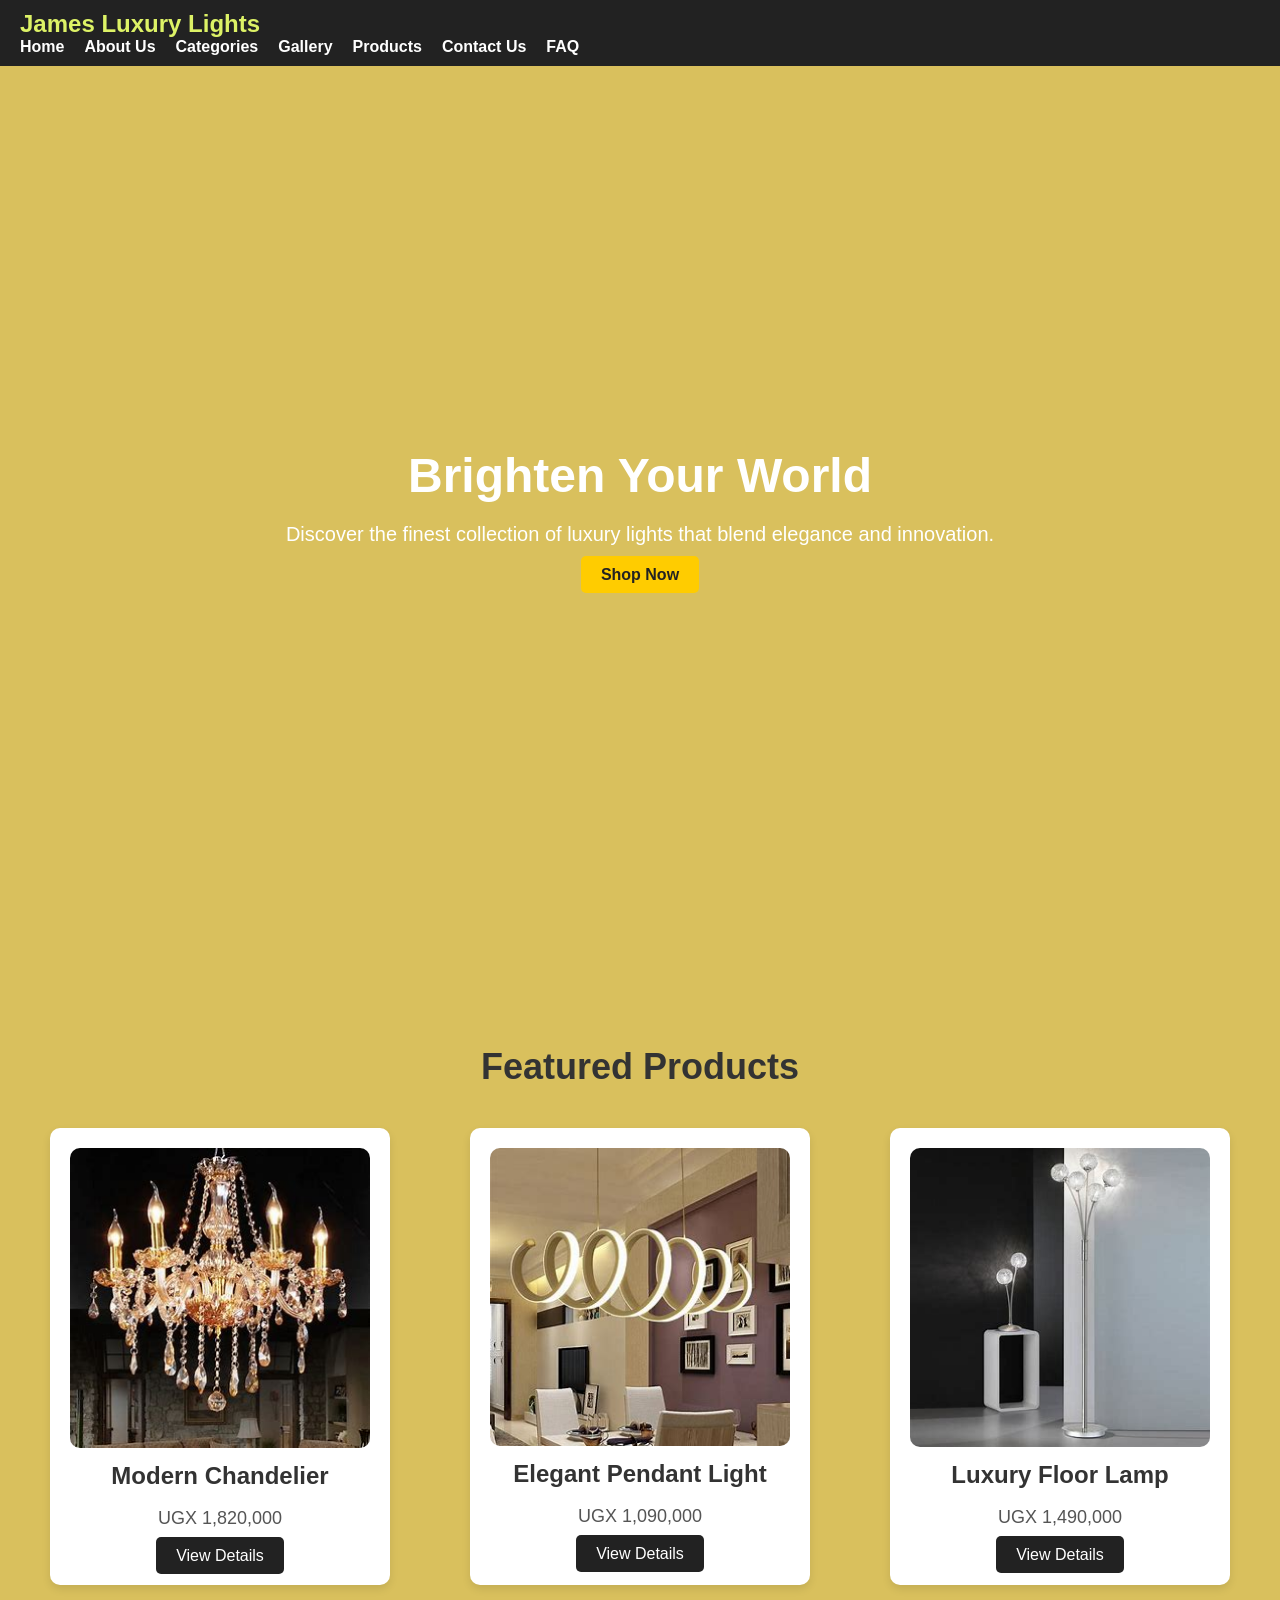
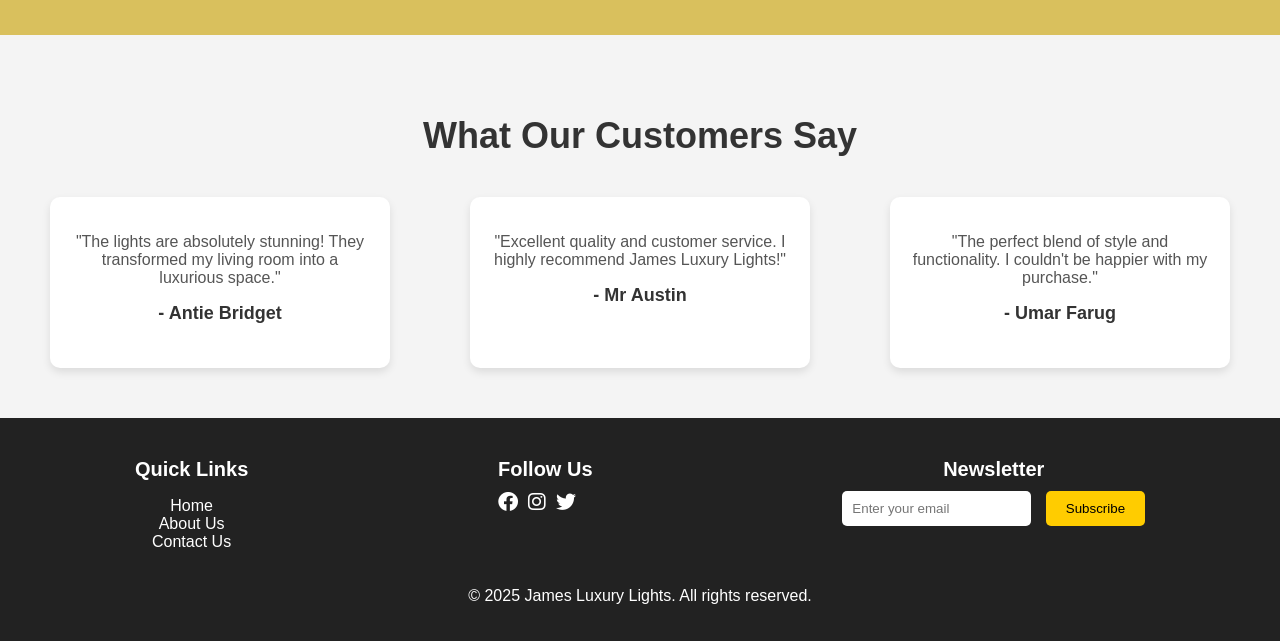
==== index.html @ ca6d5f03 "first commit" ====
<!DOCTYPE html>
<html lang="en">
<head>
    <meta charset="UTF-8">
    <meta name="viewport" content="width=device-width, initial-scale=1.0">
    <title>James Luxury Lights - Home</title>
    <link rel="stylesheet" href="styles.css">
    <link rel="stylesheet" href="https://cdnjs.cloudflare.com/ajax/libs/font-awesome/6.0.0/css/all.min.css">
</head>
<body>
    <header>
        <nav>
            <div class="logo">
                <h1>James Luxury Lights</h1>
            </div>
            <ul class="nav-links">
                <li><a href="index.html">Home</a></li>
                <li><a href="about.html">About Us</a></li>
                <li><a href="categories.html">Categories</a></li>
                <li><a href="gallery.html">Gallery</a></li>
                <li><a href="products.html">Products</a></li>
                <li><a href="contact.html">Contact Us</a></li>
                <li><a href="faq.html">FAQ</a></li>
            </ul>
            <div class="hamburger">
                <i class="fas fa-bars"></i>
            </div>
        </nav>
    </header>

    <!-- Hero Section -->
    <section class="hero">
        <div class="hero-content">
            <h1>Brighten Your World</h1>
            <p>Discover the finest collection of luxury lights that blend elegance and innovation.</p>
            <a href="products.html" class="cta-button">Shop Now</a>
        </div>
    </section>

    <!-- Featured Products Section -->
    <section class="featured-products">
        <h2>Featured Products</h2>
        <div class="product-grid">
            <div class="product-card">
                <img src="images/chandelier light.jpg" alt="Chandelier">
                <h3>Modern Chandelier</h3>
                <p>UGX 1,820,000</p>
                <a href="products.html" class="product-button">View Details</a>
            </div>
            <div class="product-card">
                <img src="images/pendant led light.jpg" alt="Pendant Light">
                <h3>Elegant Pendant Light</h3>
                <p>UGX 1,090,000</p>
                <a href="products.html" class="product-button">View Details</a>
            </div>
            <div class="product-card">
                <img src="images/ex floor lamp.jpg" alt="Floor Lamp">
                <h3>Luxury Floor Lamp</h3>
                <p>UGX 1,490,000</p>
                <a href="products.html" class="product-button">View Details</a>
            </div>
        </div>
    </section>

    <!-- Testimonials Section -->
    <section class="testimonials">
        <h2>What Our Customers Say</h2>
        <div class="testimonial-grid">
            <div class="testimonial-card">
                <p>"The lights are absolutely stunning! They transformed my living room into a luxurious space."</p>
                <h4>- Antie Bridget</h4>
            </div>
            <div class="testimonial-card">
                <p>"Excellent quality and customer service. I highly recommend James Luxury Lights!"</p>
                <h4>- Mr Austin</h4>
            </div>
            <div class="testimonial-card">
                <p>"The perfect blend of style and functionality. I couldn't be happier with my purchase."</p>
                <h4>- Umar Farug</h4>
            </div>
        </div>
    </section>

    <!-- Footer -->
    <footer>
        <div class="footer-content">
            <div class="footer-section">
                <h3>Quick Links</h3>
                <ul>
                    <li><a href="index.html">Home</a></li>
                    <li><a href="about.html">About Us</a></li>
                    <li><a href="contact.html">Contact Us</a></li>
                </ul>
            </div>
            <div class="footer-section">
                <h3>Follow Us</h3>
                <div class="social-icons">
                    <a href="#"><i class="fab fa-facebook"></i></a>
                    <a href="#"><i class="fab fa-instagram"></i></a>
                    <a href="#"><i class="fab fa-twitter"></i></a>
                </div>
            </div>
            <div class="footer-section">
                <h3>Newsletter</h3>
                <form class="newsletter-form">
                    <input type="email" placeholder="Enter your email">
                    <button type="submit">Subscribe</button>
                </form>
            </div>
        </div>
        <p>&copy; 2025 James Luxury Lights. All rights reserved.</p>
    </footer>

    <script src="script.js"></script>
</body>
</html>
---- styles.css ----
/* General Styles */
body {
  font-family: 'Arial', sans-serif;
  margin: 0;
  padding: 0;
  box-sizing: border-box;
  background-color: #d9c05d;
  color: #333;
}

header {
  background-color: #222;
  color: #ddf266;
  padding: 10px 20px;
  display: flex;
  justify-content: space-between;
  align-items: center;
}

.logo h1 {
  font-size: 24px;
  margin: 0;
}

.nav-links {
  list-style: none;
  display: flex;
  gap: 20px;
  margin: 0;
  padding: 0;
}

.nav-links li a {
  color: #fff;
  text-decoration: none;
  font-weight: bold;
  transition: color 0.3s ease;
}

.nav-links li a:hover {
  color: #ffcc00;
}

.hamburger {
  display: none;
  font-size: 24px;
  cursor: pointer;
}

/* Hero Section */
.hero {
  background: url('images/hero-bg.jpg') no-repeat center center/cover;
  height: 100vh;
  display: flex;
  justify-content: center;
  align-items: center;
  text-align: center;
  color: #fff;
}

.hero-content h1 {
  font-size: 48px;
  margin: 0;
}

.hero-content p {
  font-size: 20px;
  margin: 20px 0;
}

.cta-button {
  background-color: #ffcc00;
  color: #222;
  padding: 10px 20px;
  text-decoration: none;
  font-weight: bold;
  border-radius: 5px;
  transition: background-color 0.3s ease;
}

.cta-button:hover {
  background-color: #e6b800;
}

/* Featured Products Section */
.featured-products {
  padding: 50px 20px;
  text-align: center;
}

.featured-products h2 {
  font-size: 36px;
  margin-bottom: 40px;
}

.product-grid {
  display: flex;
  justify-content: space-around;
  flex-wrap: wrap;
  gap: 20px;
}

.product-card {
  background-color: #fff;
  padding: 20px;
  border-radius: 10px;
  box-shadow: 0 4px 8px rgba(0, 0, 0, 0.1);
  width: 300px;
  text-align: center;
  transition: transform 0.3s ease;
}

.product-card:hover {
  transform: translateY(-10px);
}

.product-card img {
  width: 100%;
  border-radius: 10px;
}

.product-card h3 {
  font-size: 24px;
  margin: 10px 0;
}

.product-card p {
  font-size: 18px;
  color: #555;
}

.product-button {
  background-color: #222;
  color: #fff;
  padding: 10px 20px;
  text-decoration: none;
  border-radius: 5px;
  transition: background-color 0.3s ease;
}

.product-button:hover {
  background-color: #444;
}

/* Testimonials Section */
.testimonials {
  padding: 50px 20px;
  background-color: #f4f4f4;
  text-align: center;
}

.testimonials h2 {
  font-size: 36px;
  margin-bottom: 40px;
}

.testimonial-grid {
  display: flex;
  justify-content: space-around;
  flex-wrap: wrap;
  gap: 20px;
}

.testimonial-card {
  background-color: #fff;
  padding: 20px;
  border-radius: 10px;
  box-shadow: 0 4px 8px rgba(0, 0, 0, 0.1);
  width: 300px;
  text-align: center;
}

.testimonial-card p {
  font-size: 16px;
  color: #555;
}

.testimonial-card h4 {
  font-size: 18px;
  margin-top: 10px;
}

/* Footer */
footer {
  background-color: #222;
  color: #fff;
  padding: 20px;
  text-align: center;
}

.footer-content {
  display: flex;
  justify-content: space-around;
  flex-wrap: wrap;
  gap: 20px;
  margin-bottom: 20px;
}

.footer-section h3 {
  font-size: 20px;
  margin-bottom: 10px;
}

.footer-section ul {
  list-style: none;
  padding: 0;
}

.footer-section ul li a {
  color: #fff;
  text-decoration: none;
  transition: color 0.3s ease;
}

.footer-section ul li a:hover {
  color: #ffcc00;
}

.social-icons {
  display: flex;
  gap: 10px;
}

.social-icons a {
  color: #fff;
  font-size: 20px;
  transition: color 0.3s ease;
}

.social-icons a:hover {
  color: #ffcc00;
}

.newsletter-form input {
  padding: 10px;
  border: none;
  border-radius: 5px;
  margin-right: 10px;
}

.newsletter-form button {
  padding: 10px 20px;
  background-color: #ffcc00;
  border: none;
  border-radius: 5px;
  cursor: pointer;
  transition: background-color 0.3s ease;
}

.newsletter-form button:hover {
  background-color: #e6b800;
}

/* Responsive Design */
@media (max-width: 768px) {
  .nav-links {
      display: none;
      flex-direction: column;
      width: 100%;
  }

  .nav-links.active {
      display: flex;
  }

  .hamburger {
      display: block;
  }

  .hero-content h1 {
      font-size: 36px;
  }

  .hero-content p {
      font-size: 18px;
  }

  .product-grid, .testimonial-grid {
      flex-direction: column;
      align-items: center;
  }
}
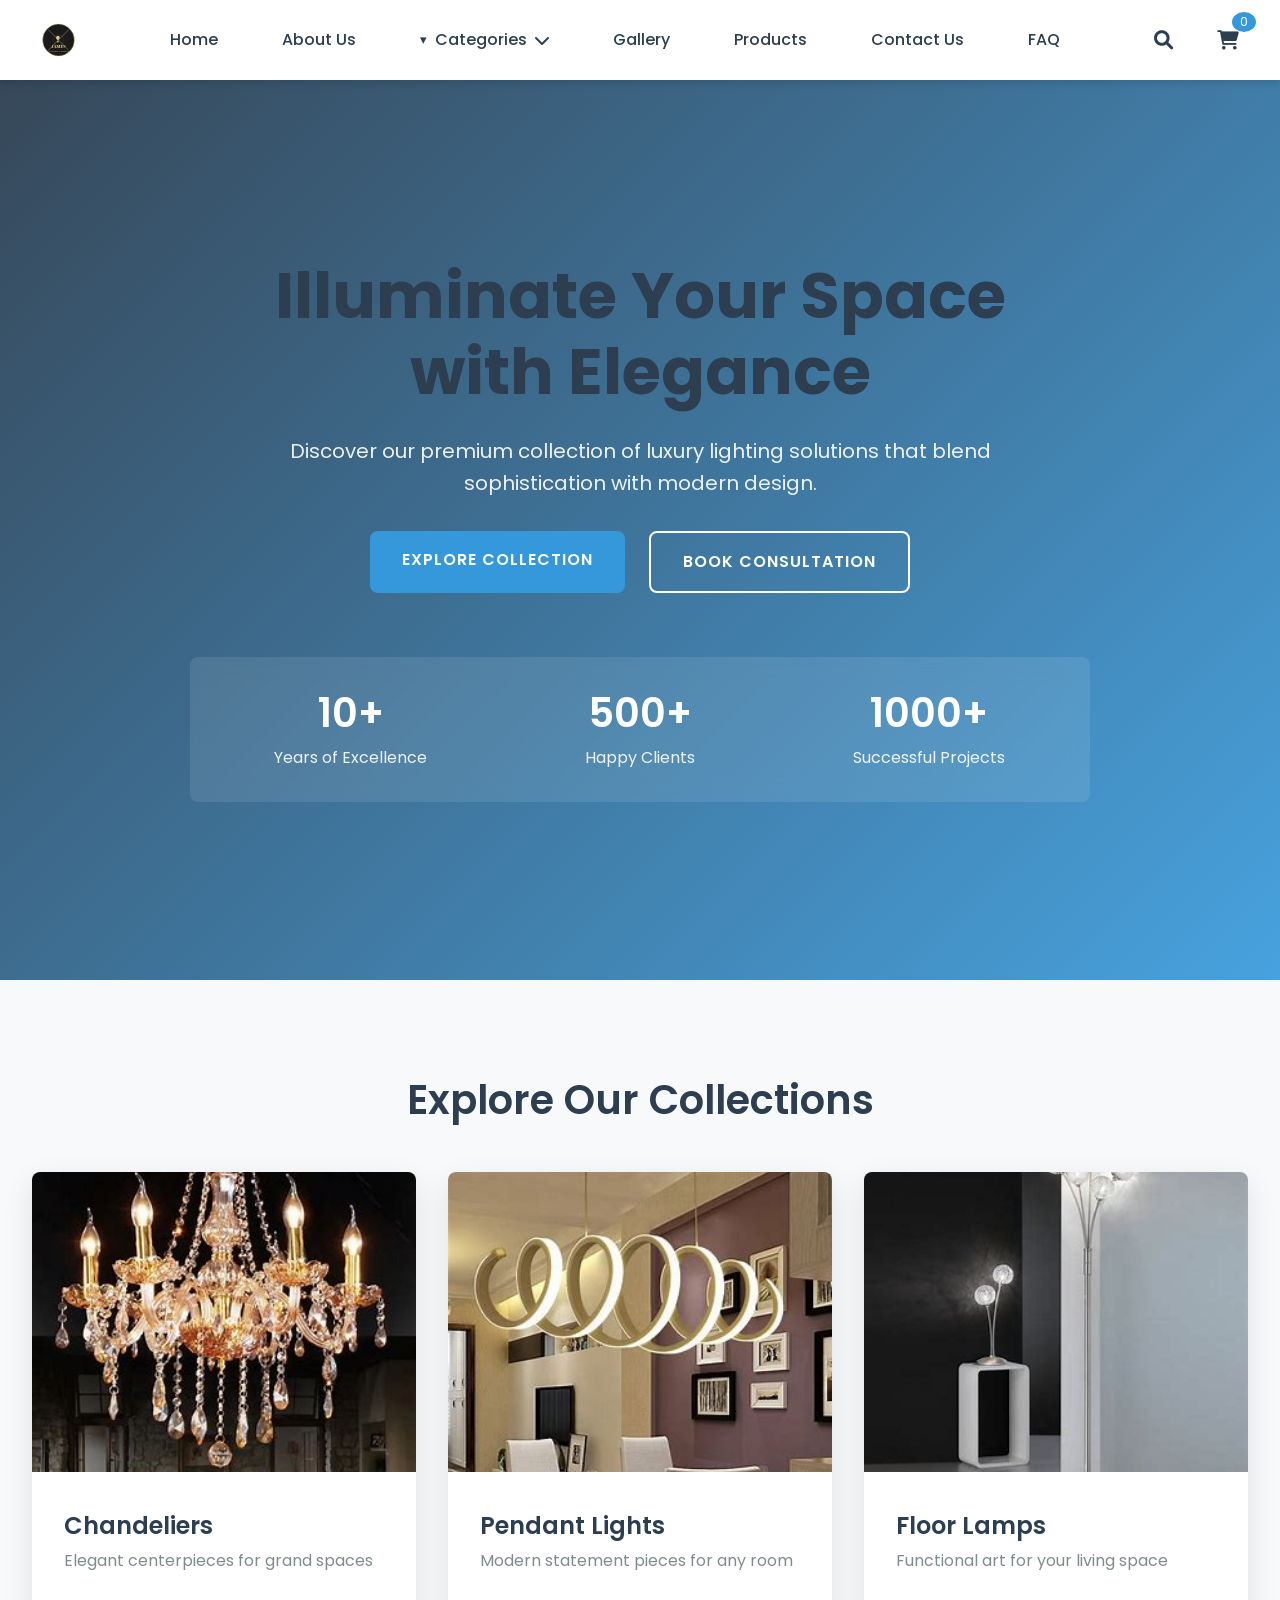
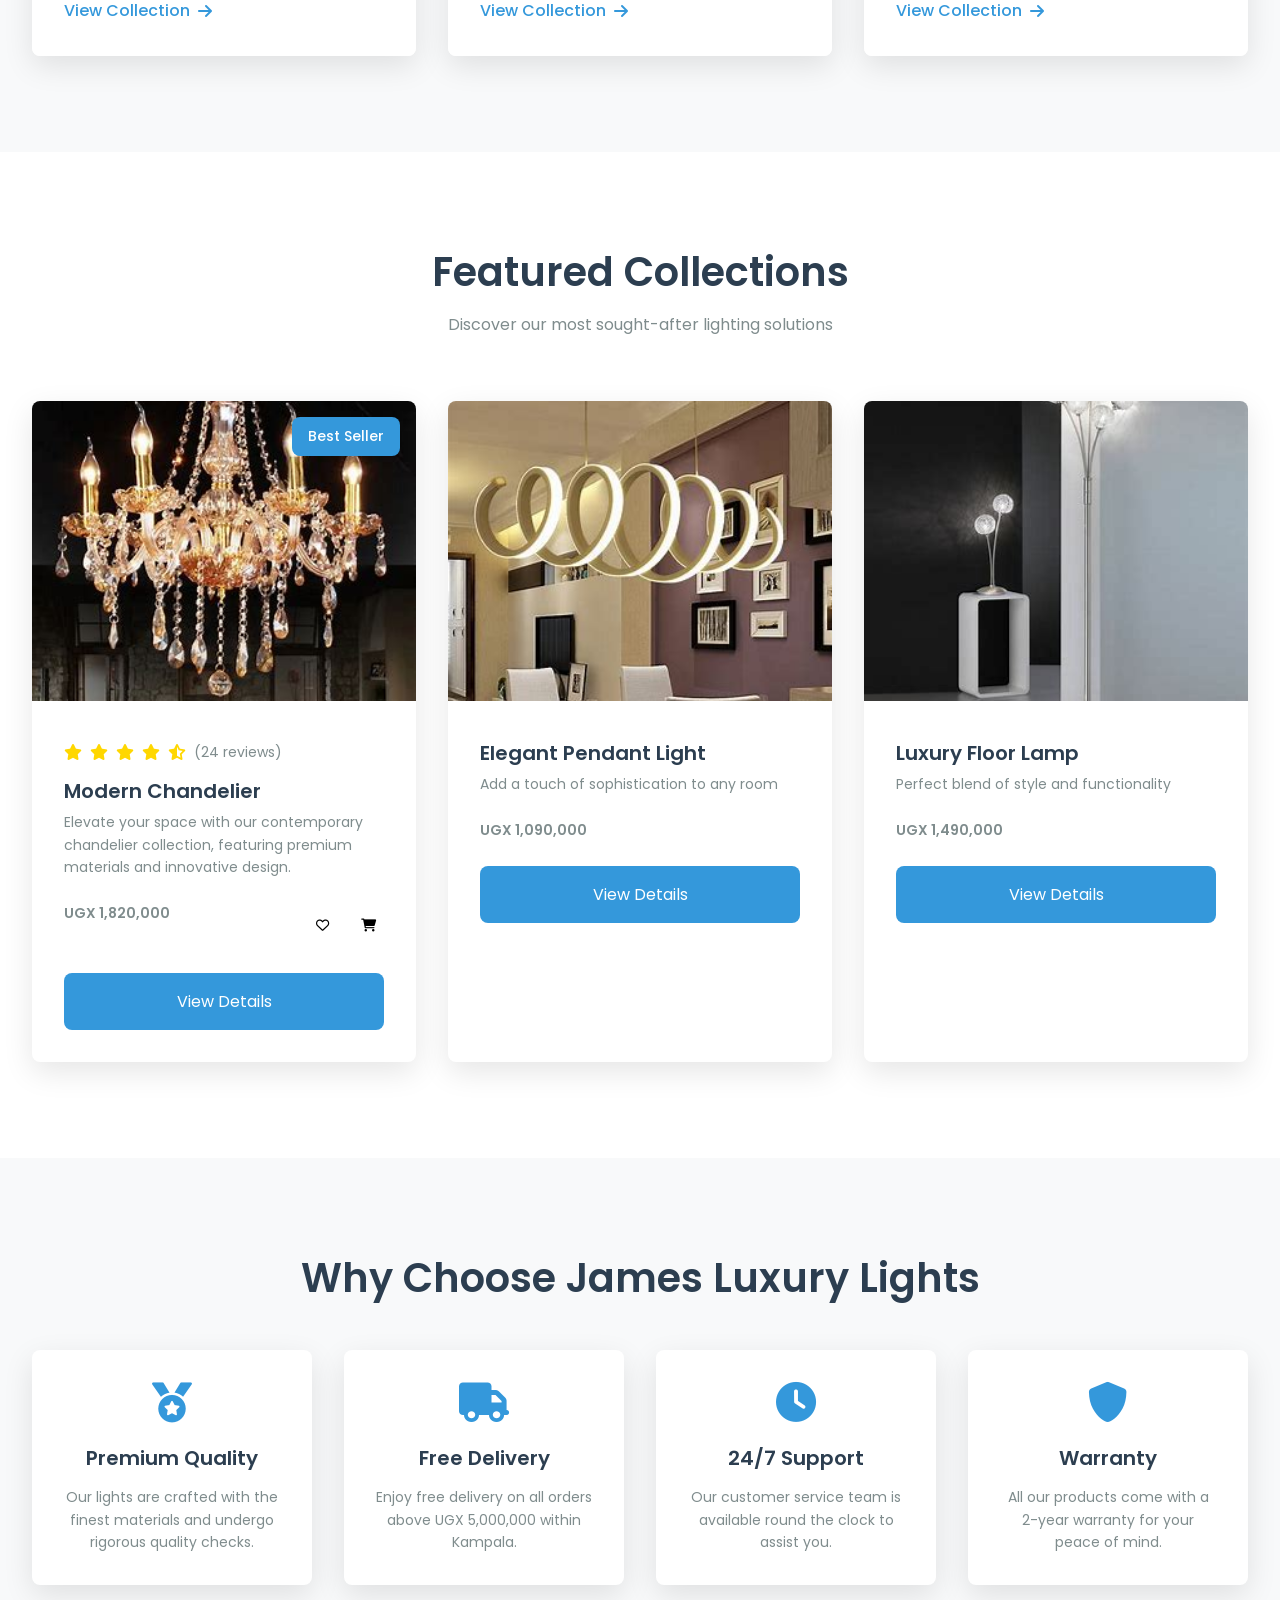
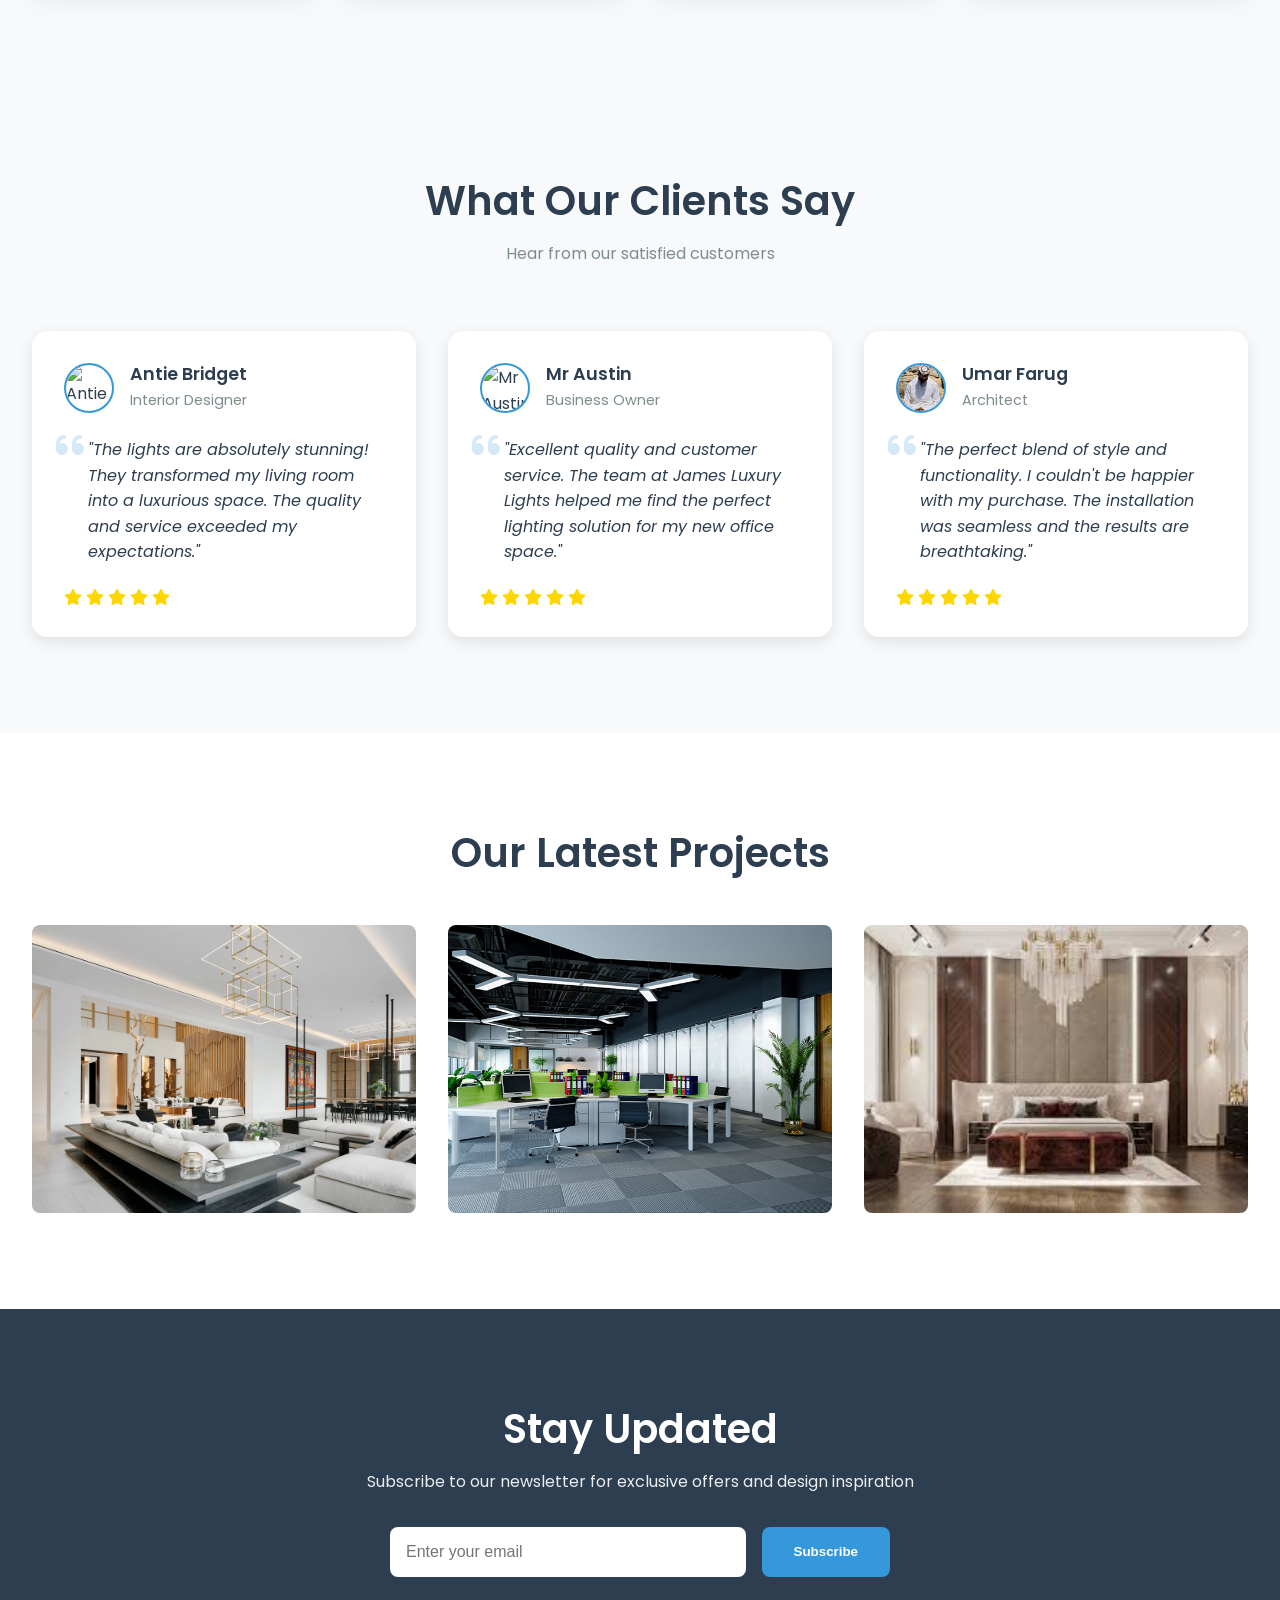
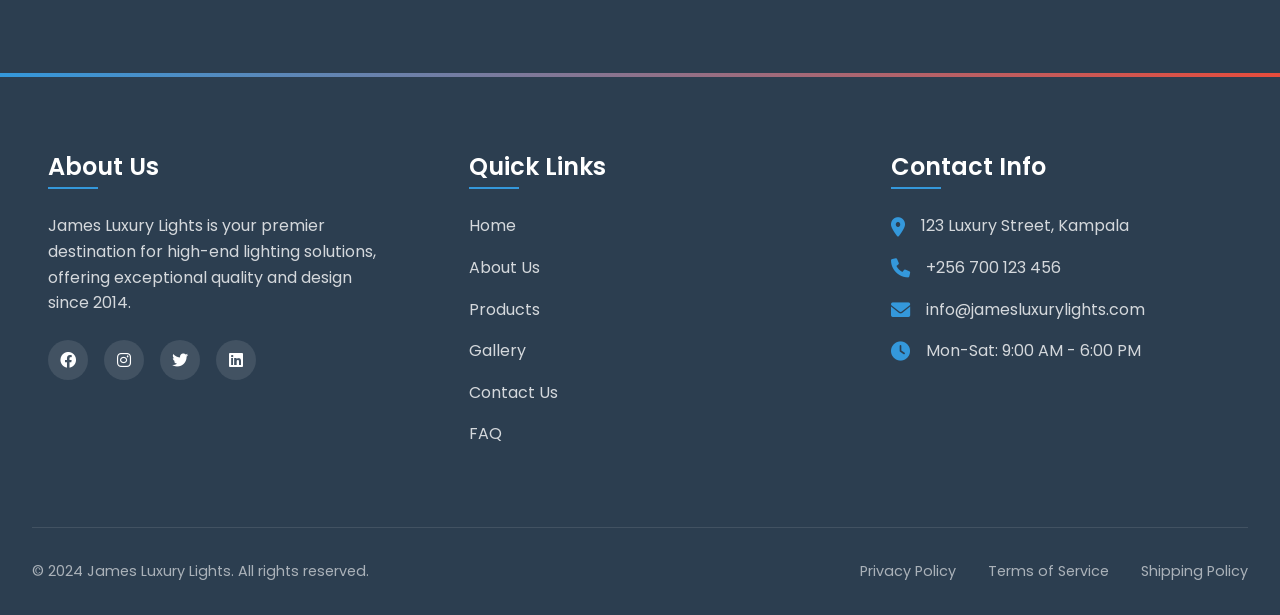
==== commit 92a71b4e: "Second commit" ====
--- a/index.html
+++ b/index.html
@@ -3,25 +3,40 @@
 <head>
     <meta charset="UTF-8">
     <meta name="viewport" content="width=device-width, initial-scale=1.0">
-    <title>James Luxury Lights - Home</title>
+    <meta name="description" content="James Luxury Lights - Premium lighting solutions for modern homes and businesses">
+    <title>James Luxury Lights - Premium Lighting Solutions</title>
     <link rel="stylesheet" href="styles.css">
+    <link rel="stylesheet" href="index.css">
     <link rel="stylesheet" href="https://cdnjs.cloudflare.com/ajax/libs/font-awesome/6.0.0/css/all.min.css">
+    <link href="https://fonts.googleapis.com/css2?family=Poppins:wght@400;500;600;700&display=swap" rel="stylesheet">
 </head>
 <body>
     <header>
         <nav>
             <div class="logo">
-                <h1>James Luxury Lights</h1>
+                <img src="images/logo.svg" alt="James Luxury Lights Logo">
             </div>
             <ul class="nav-links">
                 <li><a href="index.html">Home</a></li>
                 <li><a href="about.html">About Us</a></li>
-                <li><a href="categories.html">Categories</a></li>
+                <li class="dropdown">
+                    <a href="#" class="dropdown-toggle">Categories <i class="fas fa-chevron-down"></i></a>
+                    <ul class="dropdown-menu">
+                        <li><a href="categories/interior-lighting.html">Interior Lighting</a></li>
+                        <li><a href="categories/exterior-lighting.html">Exterior Lighting</a></li>
+                        <li><a href="categories/commercial-lighting.html">Commercial Lighting</a></li>
+                        <li><a href="categories/custom-lighting.html">Custom Lighting</a></li>
+                    </ul>
+                </li>
                 <li><a href="gallery.html">Gallery</a></li>
                 <li><a href="products.html">Products</a></li>
                 <li><a href="contact.html">Contact Us</a></li>
                 <li><a href="faq.html">FAQ</a></li>
             </ul>
+            <div class="nav-actions">
+                <a href="#" class="search-icon"><i class="fas fa-search"></i></a>
+                <a href="#" class="cart-icon"><i class="fas fa-shopping-cart"></i><span class="cart-count">0</span></a>
+            </div>
             <div class="hamburger">
                 <i class="fas fa-bars"></i>
             </div>
@@ -31,84 +46,294 @@
     <!-- Hero Section -->
     <section class="hero">
         <div class="hero-content">
-            <h1>Brighten Your World</h1>
-            <p>Discover the finest collection of luxury lights that blend elegance and innovation.</p>
-            <a href="products.html" class="cta-button">Shop Now</a>
+            <h1>Illuminate Your Space with Elegance</h1>
+            <p>Discover our premium collection of luxury lighting solutions that blend sophistication with modern design.</p>
+            <div class="hero-buttons">
+                <a href="products.html" class="cta-button">Explore Collection</a>
+                <a href="contact.html" class="cta-button secondary">Book Consultation</a>
+            </div>
+        </div>
+        <div class="hero-stats">
+            <div class="stat-item">
+                <h3>10+</h3>
+                <p>Years of Excellence</p>
+            </div>
+            <div class="stat-item">
+                <h3>500+</h3>
+                <p>Happy Clients</p>
+            </div>
+            <div class="stat-item">
+                <h3>1000+</h3>
+                <p>Successful Projects</p>
+            </div>
+        </div>
+    </section>
+
+    <!-- Featured Categories -->
+    <section class="featured-categories">
+        <h2>Explore Our Collections</h2>
+        <div class="category-grid">
+            <div class="category-card">
+                <img src="images/chandelier light.jpg" alt="Chandeliers">
+                <div class="category-content">
+                    <h3>Chandeliers</h3>
+                    <p>Elegant centerpieces for grand spaces</p>
+                    <a href="categories.html#chandeliers" class="category-link">View Collection <i class="fas fa-arrow-right"></i></a>
+                </div>
+            </div>
+            <div class="category-card">
+                <img src="images/pendant led light.jpg" alt="Pendant Lights">
+                <div class="category-content">
+                    <h3>Pendant Lights</h3>
+                    <p>Modern statement pieces for any room</p>
+                    <a href="categories.html#pendants" class="category-link">View Collection <i class="fas fa-arrow-right"></i></a>
+                </div>
+            </div>
+            <div class="category-card">
+                <img src="images/ex floor lamp.jpg" alt="Floor Lamps">
+                <div class="category-content">
+                    <h3>Floor Lamps</h3>
+                    <p>Functional art for your living space</p>
+                    <a href="categories.html#floor-lamps" class="category-link">View Collection <i class="fas fa-arrow-right"></i></a>
+                </div>
+            </div>
         </div>
     </section>
 
     <!-- Featured Products Section -->
     <section class="featured-products">
-        <h2>Featured Products</h2>
+        <div class="section-header">
+            <h2>Featured Collections</h2>
+            <p>Discover our most sought-after lighting solutions</p>
+        </div>
         <div class="product-grid">
             <div class="product-card">
-                <img src="images/chandelier light.jpg" alt="Chandelier">
-                <h3>Modern Chandelier</h3>
-                <p>UGX 1,820,000</p>
-                <a href="products.html" class="product-button">View Details</a>
+                <div class="product-badge">Best Seller</div>
+                <img src="images/chandelier light.jpg" alt="Modern Chandelier">
+                <div class="product-card-content">
+                    <div class="product-rating">
+                        <i class="fas fa-star"></i>
+                        <i class="fas fa-star"></i>
+                        <i class="fas fa-star"></i>
+                        <i class="fas fa-star"></i>
+                        <i class="fas fa-star-half-alt"></i>
+                        <span>(24 reviews)</span>
+                    </div>
+                    <h3>Modern Chandelier</h3>
+                    <p>Elevate your space with our contemporary chandelier collection, featuring premium materials and innovative design.</p>
+                    <div class="product-meta">
+                        <p class="price">UGX 1,820,000</p>
+                        <div class="product-actions">
+                            <button class="wishlist-btn"><i class="far fa-heart"></i></button>
+                            <button class="cart-btn"><i class="fas fa-shopping-cart"></i></button>
+                        </div>
+                    </div>
+                    <a href="products.html" class="product-button">View Details</a>
+                </div>
             </div>
             <div class="product-card">
                 <img src="images/pendant led light.jpg" alt="Pendant Light">
-                <h3>Elegant Pendant Light</h3>
-                <p>UGX 1,090,000</p>
-                <a href="products.html" class="product-button">View Details</a>
+                <div class="product-card-content">
+                    <h3>Elegant Pendant Light</h3>
+                    <p>Add a touch of sophistication to any room</p>
+                    <p class="price">UGX 1,090,000</p>
+                    <a href="products.html" class="product-button">View Details</a>
+                </div>
             </div>
             <div class="product-card">
                 <img src="images/ex floor lamp.jpg" alt="Floor Lamp">
-                <h3>Luxury Floor Lamp</h3>
-                <p>UGX 1,490,000</p>
-                <a href="products.html" class="product-button">View Details</a>
+                <div class="product-card-content">
+                    <h3>Luxury Floor Lamp</h3>
+                    <p>Perfect blend of style and functionality</p>
+                    <p class="price">UGX 1,490,000</p>
+                    <a href="products.html" class="product-button">View Details</a>
+                </div>
+            </div>
+        </div>
+    </section>
+
+    <!-- Why Choose Us -->
+    <section class="why-choose-us">
+        <h2>Why Choose James Luxury Lights</h2>
+        <div class="features-grid">
+            <div class="feature-card">
+                <i class="fas fa-medal"></i>
+                <h3>Premium Quality</h3>
+                <p>Our lights are crafted with the finest materials and undergo rigorous quality checks.</p>
+            </div>
+            <div class="feature-card">
+                <i class="fas fa-truck"></i>
+                <h3>Free Delivery</h3>
+                <p>Enjoy free delivery on all orders above UGX 5,000,000 within Kampala.</p>
+            </div>
+            <div class="feature-card">
+                <i class="fas fa-clock"></i>
+                <h3>24/7 Support</h3>
+                <p>Our customer service team is available round the clock to assist you.</p>
+            </div>
+            <div class="feature-card">
+                <i class="fas fa-shield-alt"></i>
+                <h3>Warranty</h3>
+                <p>All our products come with a 2-year warranty for your peace of mind.</p>
             </div>
         </div>
     </section>
 
     <!-- Testimonials Section -->
     <section class="testimonials">
-        <h2>What Our Customers Say</h2>
+        <div class="section-header">
+            <h2>What Our Clients Say</h2>
+            <p>Hear from our satisfied customers</p>
+        </div>
         <div class="testimonial-grid">
             <div class="testimonial-card">
-                <p>"The lights are absolutely stunning! They transformed my living room into a luxurious space."</p>
-                <h4>- Antie Bridget</h4>
+                <div class="testimonial-header">
+                    <img src="images/client1.jpg" alt="Antie Bridget" class="client-avatar">
+                    <div class="client-info">
+                        <h4>Antie Bridget</h4>
+                        <p class="client-title">Interior Designer</p>
+                    </div>
+                </div>
+                <div class="testimonial-content">
+                    <i class="fas fa-quote-left"></i>
+                    <p>"The lights are absolutely stunning! They transformed my living room into a luxurious space. The quality and service exceeded my expectations."</p>
+                </div>
+                <div class="testimonial-rating">
+                    <i class="fas fa-star"></i>
+                    <i class="fas fa-star"></i>
+                    <i class="fas fa-star"></i>
+                    <i class="fas fa-star"></i>
+                    <i class="fas fa-star"></i>
+                </div>
             </div>
             <div class="testimonial-card">
-                <p>"Excellent quality and customer service. I highly recommend James Luxury Lights!"</p>
-                <h4>- Mr Austin</h4>
+                <div class="testimonial-header">
+                    <img src="images/client2.jpg" alt="Mr Austin" class="client-avatar">
+                    <div class="client-info">
+                        <h4>Mr Austin</h4>
+                        <p class="client-title">Business Owner</p>
+                    </div>
+                </div>
+                <div class="testimonial-content">
+                    <i class="fas fa-quote-left"></i>
+                    <p>"Excellent quality and customer service. The team at James Luxury Lights helped me find the perfect lighting solution for my new office space."</p>
+                </div>
+                <div class="testimonial-rating">
+                    <i class="fas fa-star"></i>
+                    <i class="fas fa-star"></i>
+                    <i class="fas fa-star"></i>
+                    <i class="fas fa-star"></i>
+                    <i class="fas fa-star"></i>
+                </div>
             </div>
             <div class="testimonial-card">
-                <p>"The perfect blend of style and functionality. I couldn't be happier with my purchase."</p>
-                <h4>- Umar Farug</h4>
-            </div>
+                <div class="testimonial-header">
+                    <img src="images/3.jpg" alt="Umar Farug" class="client-avatar">
+                    <div class="client-info">
+                        <h4>Umar Farug</h4>
+                        <p class="client-title">Architect</p>
+                    </div>
+                </div>
+                <div class="testimonial-content">
+                    <i class="fas fa-quote-left"></i>
+                    <p>"The perfect blend of style and functionality. I couldn't be happier with my purchase. The installation was seamless and the results are breathtaking."</p>
+                </div>
+                <div class="testimonial-rating">
+                    <i class="fas fa-star"></i>
+                    <i class="fas fa-star"></i>
+                    <i class="fas fa-star"></i>
+                    <i class="fas fa-star"></i>
+                    <i class="fas fa-star"></i>
+                </div>
+            </div>
+        </div>
+    </section>
+
+    <!-- Latest Projects -->
+    <section class="latest-projects">
+        <h2>Our Latest Projects</h2>
+        <div class="projects-grid">
+            <div class="project-card">
+                <img src="images/luxuryvilla.webp" alt="Project 1">
+                <div class="project-overlay">
+                    <h3>Luxury Villa Lighting</h3>
+                    <p>Complete lighting solution for a modern villa</p>
+                    <a href="gallery.html" class="project-link">View Project</a>
+                </div>
+            </div>
+            <div class="project-card">
+                <img src="images/ModernOfficeLighting.jpg" alt="Project 2">
+                <div class="project-overlay">
+                    <h3>Modern Office Lighting</h3>
+                    <p>Lighting solution for a modern office</p>
+                    <a href="gallery.html" class="project-link">View Project</a>
+                </div>
+            </div>
+            <div class="project-card">
+                <img src="images/LuxuryBedroomLighting.jpeg" alt="Project 3">
+                <div class="project-overlay">
+                    <h3>Luxury Bedroom Lighting</h3>
+                    <p>Lighting solution for a luxurious bedroom</p>
+                    <a href="gallery.html" class="project-link">View Project</a>
+                </div>
+            </div>
+        </div>
+    </section>
+
+    <!-- Newsletter Section -->
+    <section class="newsletter-section">
+        <div class="newsletter-content">
+            <h2>Stay Updated</h2>
+            <p>Subscribe to our newsletter for exclusive offers and design inspiration</p>
+            <form class="newsletter-form">
+                <input type="email" placeholder="Enter your email" required>
+                <button type="submit">Subscribe</button>
+            </form>
         </div>
     </section>
 
     <!-- Footer -->
     <footer>
         <div class="footer-content">
+            <div class="footer-section">
+                <h3>About Us</h3>
+                <p>James Luxury Lights is your premier destination for high-end lighting solutions, offering exceptional quality and design since 2014.</p>
+                <div class="social-icons">
+                    <a href="#"><i class="fab fa-facebook"></i></a>
+                    <a href="#"><i class="fab fa-instagram"></i></a>
+                    <a href="#"><i class="fab fa-twitter"></i></a>
+                    <a href="#"><i class="fab fa-linkedin"></i></a>
+                </div>
+            </div>
             <div class="footer-section">
                 <h3>Quick Links</h3>
                 <ul>
                     <li><a href="index.html">Home</a></li>
                     <li><a href="about.html">About Us</a></li>
+                    <li><a href="products.html">Products</a></li>
+                    <li><a href="gallery.html">Gallery</a></li>
                     <li><a href="contact.html">Contact Us</a></li>
+                    <li><a href="faq.html">FAQ</a></li>
                 </ul>
             </div>
             <div class="footer-section">
-                <h3>Follow Us</h3>
-                <div class="social-icons">
-                    <a href="#"><i class="fab fa-facebook"></i></a>
-                    <a href="#"><i class="fab fa-instagram"></i></a>
-                    <a href="#"><i class="fab fa-twitter"></i></a>
-                </div>
-            </div>
-            <div class="footer-section">
-                <h3>Newsletter</h3>
-                <form class="newsletter-form">
-                    <input type="email" placeholder="Enter your email">
-                    <button type="submit">Subscribe</button>
-                </form>
-            </div>
-        </div>
-        <p>&copy; 2025 James Luxury Lights. All rights reserved.</p>
+                <h3>Contact Info</h3>
+                <ul class="contact-info">
+                    <li><i class="fas fa-map-marker-alt"></i> 123 Luxury Street, Kampala</li>
+                    <li><i class="fas fa-phone"></i> +256 700 123 456</li>
+                    <li><i class="fas fa-envelope"></i> info@jamesluxurylights.com</li>
+                    <li><i class="fas fa-clock"></i> Mon-Sat: 9:00 AM - 6:00 PM</li>
+                </ul>
+            </div>
+        </div>
+        <div class="footer-bottom">
+            <p>&copy; 2024 James Luxury Lights. All rights reserved.</p>
+            <div class="footer-links">
+                <a href="#">Privacy Policy</a>
+                <a href="#">Terms of Service</a>
+                <a href="#">Shipping Policy</a>
+            </div>
+        </div>
     </footer>
 
     <script src="script.js"></script>
--- a/styles.css
+++ b/styles.css
@@ -1,282 +1,581 @@
-/* General Styles */
-body {
-  font-family: 'Arial', sans-serif;
+/* Shared Design System */
+:root {
+  --primary: #2C3E50;
+  --secondary: #E74C3C;
+  --accent: #3498DB;
+  --background: #F8F9FA;
+  --text: #2C3E50;
+  --text-light: #7F8C8D;
+  --white: #FFFFFF;
+  --shadow: 0 4px 6px rgba(0, 0, 0, 0.1);
+  --transition: all 0.3s ease;
+  --border-radius: 8px;
+  --container-width: 1400px;
+  --header-height: 80px;
+}
+
+/* Base Reset */
+* {
   margin: 0;
   padding: 0;
   box-sizing: border-box;
-  background-color: #d9c05d;
-  color: #333;
-}
-
+}
+
+body {
+  font-family: 'Poppins', sans-serif;
+  background-color: var(--background);
+  color: var(--text);
+  line-height: 1.6;
+}
+
+/* Common Typography */
+h1, h2, h3, h4, h5, h6 {
+  font-weight: 600;
+  line-height: 1.2;
+  color: var(--text);
+}
+
+a {
+  text-decoration: none;
+  color: inherit;
+}
+
+/* Layout Utilities */
+.container {
+  max-width: var(--container-width);
+  margin: 0 auto;
+  padding: 0 2rem;
+}
+
+/* Header & Navigation */
 header {
-  background-color: #222;
-  color: #ddf266;
-  padding: 10px 20px;
+  background-color: var(--white);
+  box-shadow: var(--shadow);
+  position: fixed;
+  width: 100%;
+  top: 0;
+  z-index: 1000;
+  height: var(--header-height);
+}
+
+nav {
+  max-width: var(--container-width);
+  margin: 0 auto;
+  padding: 0 2rem;
   display: flex;
   justify-content: space-between;
   align-items: center;
+  height: 100%;
+}
+
+/* Logo Styles */
+.logo {
+  display: flex;
+  align-items: center;
+  gap: 1rem;
+}
+
+.logo img {
+  height: 40px;
+  width: auto;
 }
 
 .logo h1 {
-  font-size: 24px;
+  font-size: 1.5rem;
+  font-weight: 700;
+  color: var(--primary);
+}
+
+/* Navigation Links */
+.nav-links {
+  display: flex;
+  gap: 2rem;
+  list-style: none;
   margin: 0;
-}
-
-.nav-links {
-  list-style: none;
-  display: flex;
-  gap: 20px;
-  margin: 0;
-  padding: 0;
-}
-
-.nav-links li a {
-  color: #fff;
-  text-decoration: none;
-  font-weight: bold;
-  transition: color 0.3s ease;
-}
-
-.nav-links li a:hover {
-  color: #ffcc00;
-}
-
+  height: 100%;
+  align-items: center;
+}
+
+.nav-links li {
+  height: 100%;
+  display: flex;
+  align-items: center;
+  position: relative;
+}
+
+.nav-links a {
+  color: var(--text);
+  font-weight: 500;
+  transition: var(--transition);
+  padding: 0.5rem 1rem;
+  border-radius: var(--border-radius);
+  position: relative;
+  height: 100%;
+  display: flex;
+  align-items: center;
+}
+
+.nav-links a::after {
+  content: '';
+  position: absolute;
+  bottom: 0;
+  left: 0;
+  width: 100%;
+  height: 3px;
+  background-color: var(--accent);
+  transform: scaleX(0);
+  transform-origin: right;
+  transition: transform 0.3s ease;
+}
+
+.nav-links a:hover::after {
+  transform: scaleX(1);
+  transform-origin: left;
+}
+
+.nav-links a:hover {
+  color: var(--accent);
+}
+
+.nav-links .active {
+  color: var(--accent);
+}
+
+.nav-links .active::after {
+  transform: scaleX(1);
+}
+
+/* Dropdown Menu */
+.dropdown {
+  position: relative;
+  height: 100%;
+}
+
+.dropdown > a {
+  display: flex;
+  align-items: center;
+  gap: 0.5rem;
+}
+
+.dropdown > a::before {
+  content: '▾';
+  font-size: 0.8em;
+  transition: transform 0.3s ease;
+}
+
+.dropdown:hover > a::before {
+  transform: rotate(180deg);
+}
+
+.dropdown-menu {
+  position: absolute;
+  top: 100%;
+  left: 0;
+  background: var(--white);
+  min-width: 200px;
+  padding: 1rem 0;
+  border-radius: 0 0 var(--border-radius) var(--border-radius);
+  box-shadow: var(--shadow);
+  opacity: 0;
+  visibility: hidden;
+  transform: translateY(10px);
+  transition: all 0.3s ease;
+  z-index: 100;
+}
+
+.dropdown:hover .dropdown-menu {
+  opacity: 1;
+  visibility: visible;
+  transform: translateY(0);
+}
+
+.dropdown-menu li {
+  height: auto;
+}
+
+.dropdown-menu a {
+  padding: 0.8rem 1.5rem;
+  display: block;
+  width: 100%;
+  height: auto;
+  color: var(--text);
+  transition: all 0.3s ease;
+}
+
+.dropdown-menu a:hover {
+  background-color: rgba(52, 152, 219, 0.1);
+  color: var(--accent);
+  padding-left: 2rem;
+}
+
+.dropdown-menu a::after {
+  display: none;
+}
+
+/* Navigation Actions */
+.nav-actions {
+  display: flex;
+  gap: 1.5rem;
+  align-items: center;
+}
+
+.nav-actions a {
+  color: var(--text);
+  font-size: 1.2rem;
+  transition: var(--transition);
+  position: relative;
+  display: flex;
+  align-items: center;
+  justify-content: center;
+  width: 40px;
+  height: 40px;
+  border-radius: 50%;
+}
+
+.nav-actions a:hover {
+  color: var(--accent);
+  background-color: rgba(52, 152, 219, 0.1);
+  transform: translateY(-2px);
+}
+
+.cart-icon {
+  position: relative;
+}
+
+.cart-count {
+  position: absolute;
+  top: -8px;
+  right: -8px;
+  background-color: var(--accent);
+  color: var(--white);
+  font-size: 0.8rem;
+  padding: 0.2rem 0.5rem;
+  border-radius: 50%;
+  min-width: 20px;
+  height: 20px;
+  display: flex;
+  align-items: center;
+  justify-content: center;
+}
+
+/* Mobile Navigation */
 .hamburger {
   display: none;
-  font-size: 24px;
+  font-size: 1.5rem;
   cursor: pointer;
-}
-
-/* Hero Section */
-.hero {
-  background: url('images/hero-bg.jpg') no-repeat center center/cover;
-  height: 100vh;
-  display: flex;
+  transition: var(--transition);
+  width: 40px;
+  height: 40px;
+  border-radius: 50%;
+  align-items: center;
   justify-content: center;
-  align-items: center;
-  text-align: center;
-  color: #fff;
-}
-
-.hero-content h1 {
-  font-size: 48px;
-  margin: 0;
-}
-
-.hero-content p {
-  font-size: 20px;
-  margin: 20px 0;
-}
-
-.cta-button {
-  background-color: #ffcc00;
-  color: #222;
-  padding: 10px 20px;
-  text-decoration: none;
-  font-weight: bold;
-  border-radius: 5px;
-  transition: background-color 0.3s ease;
-}
-
-.cta-button:hover {
-  background-color: #e6b800;
-}
-
-/* Featured Products Section */
-.featured-products {
-  padding: 50px 20px;
-  text-align: center;
-}
-
-.featured-products h2 {
-  font-size: 36px;
-  margin-bottom: 40px;
-}
-
-.product-grid {
-  display: flex;
-  justify-content: space-around;
-  flex-wrap: wrap;
-  gap: 20px;
-}
-
-.product-card {
-  background-color: #fff;
-  padding: 20px;
-  border-radius: 10px;
-  box-shadow: 0 4px 8px rgba(0, 0, 0, 0.1);
-  width: 300px;
-  text-align: center;
-  transition: transform 0.3s ease;
-}
-
-.product-card:hover {
-  transform: translateY(-10px);
-}
-
-.product-card img {
-  width: 100%;
-  border-radius: 10px;
-}
-
-.product-card h3 {
-  font-size: 24px;
-  margin: 10px 0;
-}
-
-.product-card p {
-  font-size: 18px;
-  color: #555;
-}
-
-.product-button {
-  background-color: #222;
-  color: #fff;
-  padding: 10px 20px;
-  text-decoration: none;
-  border-radius: 5px;
-  transition: background-color 0.3s ease;
-}
-
-.product-button:hover {
-  background-color: #444;
-}
-
-/* Testimonials Section */
-.testimonials {
-  padding: 50px 20px;
-  background-color: #f4f4f4;
-  text-align: center;
-}
-
-.testimonials h2 {
-  font-size: 36px;
-  margin-bottom: 40px;
-}
-
-.testimonial-grid {
-  display: flex;
-  justify-content: space-around;
-  flex-wrap: wrap;
-  gap: 20px;
-}
-
-.testimonial-card {
-  background-color: #fff;
-  padding: 20px;
-  border-radius: 10px;
-  box-shadow: 0 4px 8px rgba(0, 0, 0, 0.1);
-  width: 300px;
-  text-align: center;
-}
-
-.testimonial-card p {
-  font-size: 16px;
-  color: #555;
-}
-
-.testimonial-card h4 {
-  font-size: 18px;
-  margin-top: 10px;
+}
+
+.hamburger:hover {
+  color: var(--accent);
+  background-color: rgba(52, 152, 219, 0.1);
+}
+
+/* Responsive Navigation */
+@media (max-width: 1024px) {
+  .nav-links {
+    position: fixed;
+    top: var(--header-height);
+    left: -100%;
+    width: 100%;
+    height: calc(100vh - var(--header-height));
+    background-color: var(--white);
+    flex-direction: column;
+    align-items: flex-start;
+    padding: 2rem;
+    transition: var(--transition);
+    z-index: 999;
+    overflow-y: auto;
+  }
+
+  .nav-links.active {
+    left: 0;
+  }
+
+  .nav-links li {
+    width: 100%;
+    height: auto;
+  }
+
+  .nav-links a {
+    font-size: 1.1rem;
+    padding: 1rem 1.5rem;
+    width: 100%;
+    height: auto;
+    border-radius: var(--border-radius);
+  }
+
+  .nav-links a::after {
+    display: none;
+  }
+
+  .nav-links a:hover {
+    background-color: rgba(52, 152, 219, 0.1);
+  }
+
+  /* Mobile Dropdown */
+  .dropdown {
+    width: 100%;
+  }
+
+  .dropdown > a::before {
+    margin-left: auto;
+  }
+
+  .dropdown-menu {
+    position: static;
+    width: 100%;
+    box-shadow: none;
+    padding: 0;
+    background: transparent;
+    opacity: 1;
+    visibility: visible;
+    transform: none;
+    display: none;
+  }
+
+  .dropdown.active .dropdown-menu {
+    display: block;
+  }
+
+  .dropdown-menu a {
+    padding-left: 3rem;
+    background-color: rgba(0, 0, 0, 0.02);
+  }
+
+  .dropdown-menu a:hover {
+    padding-left: 3.5rem;
+  }
+
+  .hamburger {
+    display: flex;
+  }
+
+  .nav-actions {
+    margin-right: 1rem;
+  }
+
+  .nav-actions a {
+    font-size: 1.1rem;
+  }
+}
+
+@media (max-width: 480px) {
+  nav {
+    padding: 0 1rem;
+  }
+
+  .logo h1 {
+    font-size: 1.2rem;
+  }
+
+  .nav-links {
+    padding: 1.5rem;
+  }
+
+  .nav-links a {
+    font-size: 1rem;
+    padding: 0.8rem 1rem;
+  }
+
+  .nav-actions {
+    gap: 1rem;
+  }
+
+  .nav-actions a {
+    width: 35px;
+    height: 35px;
+    font-size: 1rem;
+  }
 }
 
 /* Footer */
 footer {
-  background-color: #222;
-  color: #fff;
-  padding: 20px;
-  text-align: center;
+  background-color: var(--primary);
+  color: var(--white);
+  padding: 4rem 2rem 2rem;
+  position: relative;
+}
+
+footer::before {
+  content: '';
+  position: absolute;
+  top: 0;
+  left: 0;
+  right: 0;
+  height: 4px;
+  background: linear-gradient(to right, var(--accent), var(--secondary));
 }
 
 .footer-content {
-  display: flex;
-  justify-content: space-around;
-  flex-wrap: wrap;
-  gap: 20px;
-  margin-bottom: 20px;
+  max-width: var(--container-width);
+  margin: 0 auto;
+  display: grid;
+  grid-template-columns: repeat(auto-fit, minmax(250px, 1fr));
+  gap: 3rem;
+  margin-bottom: 3rem;
+}
+
+.footer-section {
+  padding: 1rem;
 }
 
 .footer-section h3 {
-  font-size: 20px;
-  margin-bottom: 10px;
+  font-size: 1.5rem;
+  margin-bottom: 1.5rem;
+  color: var(--white);
+  position: relative;
+  padding-bottom: 0.5rem;
+}
+
+.footer-section h3::after {
+  content: '';
+  position: absolute;
+  bottom: 0;
+  left: 0;
+  width: 50px;
+  height: 2px;
+  background-color: var(--accent);
+}
+
+.footer-section p {
+  color: rgba(255, 255, 255, 0.8);
+  line-height: 1.6;
+  margin-bottom: 1.5rem;
+}
+
+.social-icons {
+  display: flex;
+  gap: 1rem;
+}
+
+.social-icons a {
+  display: flex;
+  align-items: center;
+  justify-content: center;
+  width: 40px;
+  height: 40px;
+  background-color: rgba(255, 255, 255, 0.1);
+  border-radius: 50%;
+  color: var(--white);
+  transition: var(--transition);
+}
+
+.social-icons a:hover {
+  background-color: var(--accent);
+  transform: translateY(-3px);
 }
 
 .footer-section ul {
   list-style: none;
-  padding: 0;
+}
+
+.footer-section ul li {
+  margin-bottom: 1rem;
 }
 
 .footer-section ul li a {
-  color: #fff;
-  text-decoration: none;
-  transition: color 0.3s ease;
+  color: rgba(255, 255, 255, 0.8);
+  transition: var(--transition);
 }
 
 .footer-section ul li a:hover {
-  color: #ffcc00;
-}
-
-.social-icons {
-  display: flex;
-  gap: 10px;
-}
-
-.social-icons a {
-  color: #fff;
-  font-size: 20px;
-  transition: color 0.3s ease;
-}
-
-.social-icons a:hover {
-  color: #ffcc00;
-}
-
-.newsletter-form input {
-  padding: 10px;
-  border: none;
-  border-radius: 5px;
-  margin-right: 10px;
-}
-
-.newsletter-form button {
-  padding: 10px 20px;
-  background-color: #ffcc00;
-  border: none;
-  border-radius: 5px;
+  color: var(--accent);
+  transform: translateX(5px);
+  display: inline-block;
+}
+
+.contact-info li {
+  display: flex;
+  align-items: center;
+  gap: 1rem;
+  margin-bottom: 1rem;
+  color: rgba(255, 255, 255, 0.8);
+}
+
+.contact-info li i {
+  color: var(--accent);
+  font-size: 1.2rem;
+}
+
+.footer-bottom {
+  max-width: var(--container-width);
+  margin: 0 auto;
+  padding-top: 2rem;
+  border-top: 1px solid rgba(255, 255, 255, 0.1);
+  display: flex;
+  justify-content: space-between;
+  align-items: center;
+  flex-wrap: wrap;
+  gap: 1rem;
+}
+
+.footer-bottom p {
+  color: rgba(255, 255, 255, 0.6);
+  font-size: 0.9rem;
+}
+
+.footer-links {
+  display: flex;
+  gap: 2rem;
+}
+
+.footer-links a {
+  color: rgba(255, 255, 255, 0.6);
+  font-size: 0.9rem;
+  transition: var(--transition);
+}
+
+.footer-links a:hover {
+  color: var(--accent);
+}
+
+/* Common Animations */
+@keyframes fadeIn {
+  from {
+    opacity: 0;
+    transform: translateY(20px);
+  }
+  to {
+    opacity: 1;
+    transform: translateY(0);
+  }
+}
+
+/* Common Button Styles */
+.btn {
+  display: inline-block;
+  padding: 0.8rem 1.5rem;
+  border-radius: var(--border-radius);
+  font-weight: 500;
+  transition: var(--transition);
+  text-align: center;
   cursor: pointer;
-  transition: background-color 0.3s ease;
-}
-
-.newsletter-form button:hover {
-  background-color: #e6b800;
-}
-
-/* Responsive Design */
-@media (max-width: 768px) {
-  .nav-links {
-      display: none;
-      flex-direction: column;
-      width: 100%;
-  }
-
-  .nav-links.active {
-      display: flex;
-  }
-
-  .hamburger {
-      display: block;
-  }
-
-  .hero-content h1 {
-      font-size: 36px;
-  }
-
-  .hero-content p {
-      font-size: 18px;
-  }
-
-  .product-grid, .testimonial-grid {
-      flex-direction: column;
-      align-items: center;
-  }
+}
+
+.btn-primary {
+  background-color: var(--accent);
+  color: var(--white);
+}
+
+.btn-primary:hover {
+  background-color: var(--primary);
+  transform: translateY(-2px);
+}
+
+.btn-secondary {
+  background-color: transparent;
+  border: 2px solid var(--accent);
+  color: var(--accent);
+}
+
+.btn-secondary:hover {
+  background-color: var(--accent);
+  color: var(--white);
+  transform: translateY(-2px);
 }
--- a/index.css
+++ b/index.css
@@ -0,0 +1,691 @@
+/* Home Page Styles */
+:root {
+  --hero-gradient: linear-gradient(135deg, rgba(44, 62, 80, 0.95), rgba(52, 152, 219, 0.9));
+  --card-hover-transform: translateY(-10px);
+  --section-spacing: 6rem;
+  --card-shadow: 0 10px 30px rgba(0, 0, 0, 0.1);
+  --card-hover-shadow: 0 15px 40px rgba(0, 0, 0, 0.2);
+}
+
+/* Hero Section */
+.hero {
+  position: relative;
+  min-height: 100vh;
+  background: url('images/hero-bg.jpg') center/cover no-repeat;
+  display: flex;
+  flex-direction: column;
+  justify-content: center;
+  align-items: center;
+  text-align: center;
+  padding: 2rem;
+  color: var(--white);
+  margin-top: var(--header-height);
+}
+
+.hero::before {
+  content: '';
+  position: absolute;
+  top: 0;
+  left: 0;
+  right: 0;
+  bottom: 0;
+  background: var(--hero-gradient);
+  z-index: 1;
+}
+
+.hero-content {
+  position: relative;
+  z-index: 2;
+  max-width: 800px;
+  animation: fadeInUp 1s ease;
+}
+
+.hero-content h1 {
+  font-size: clamp(2.5rem, 5vw, 4rem);
+  margin-bottom: 1.5rem;
+  line-height: 1.2;
+  font-weight: 700;
+}
+
+.hero-content p {
+  font-size: clamp(1rem, 2vw, 1.25rem);
+  margin-bottom: 2rem;
+  opacity: 0.9;
+}
+
+.hero-buttons {
+  display: flex;
+  gap: 1.5rem;
+  justify-content: center;
+  margin-top: 2rem;
+}
+
+.cta-button {
+  padding: 1rem 2rem;
+  border-radius: var(--border-radius);
+  font-weight: 600;
+  transition: var(--transition);
+  text-transform: uppercase;
+  letter-spacing: 1px;
+}
+
+.cta-button:not(.secondary) {
+  background: var(--accent);
+  color: var(--white);
+}
+
+.cta-button.secondary {
+  background: transparent;
+  border: 2px solid var(--white);
+  color: var(--white);
+}
+
+.cta-button:hover {
+  transform: translateY(-3px);
+  box-shadow: var(--card-shadow);
+}
+
+.hero-stats {
+  position: relative;
+  z-index: 2;
+  display: grid;
+  grid-template-columns: repeat(3, 1fr);
+  gap: 2rem;
+  margin-top: 4rem;
+  padding: 2rem;
+  background: rgba(255, 255, 255, 0.1);
+  backdrop-filter: blur(10px);
+  border-radius: var(--border-radius);
+  max-width: 900px;
+  width: 90%;
+}
+
+.stat-item {
+  text-align: center;
+}
+
+.stat-item h3 {
+  font-size: 2.5rem;
+  margin-bottom: 0.5rem;
+  color: var(--white);
+}
+
+.stat-item p {
+  font-size: 1rem;
+  opacity: 0.9;
+}
+
+/* Featured Categories */
+.featured-categories {
+  padding: var(--section-spacing) 2rem;
+  background-color: var(--background);
+}
+
+.featured-categories h2 {
+  text-align: center;
+  font-size: clamp(2rem, 4vw, 2.5rem);
+  margin-bottom: 3rem;
+  color: var(--primary);
+}
+
+.category-grid {
+  display: grid;
+  grid-template-columns: repeat(auto-fit, minmax(300px, 1fr));
+  gap: 2rem;
+  max-width: var(--container-width);
+  margin: 0 auto;
+}
+
+.category-card {
+  position: relative;
+  border-radius: var(--border-radius);
+  overflow: hidden;
+  background: var(--white);
+  box-shadow: var(--card-shadow);
+  transition: var(--transition);
+}
+
+.category-card:hover {
+  transform: var(--card-hover-transform);
+  box-shadow: var(--card-hover-shadow);
+}
+
+.category-card img {
+  width: 100%;
+  height: 300px;
+  object-fit: cover;
+  transition: var(--transition);
+}
+
+.category-card:hover img {
+  transform: scale(1.05);
+}
+
+.category-content {
+  padding: 2rem;
+  background: var(--white);
+}
+
+.category-content h3 {
+  font-size: 1.5rem;
+  margin-bottom: 0.5rem;
+  color: var(--primary);
+}
+
+.category-content p {
+  color: var(--text-light);
+  margin-bottom: 1.5rem;
+}
+
+.category-link {
+  display: inline-flex;
+  align-items: center;
+  gap: 0.5rem;
+  color: var(--accent);
+  font-weight: 500;
+  transition: var(--transition);
+}
+
+.category-link:hover {
+  gap: 1rem;
+}
+
+/* Featured Products */
+.featured-products {
+  padding: var(--section-spacing) 2rem;
+  background: var(--white);
+}
+
+.section-header {
+  text-align: center;
+  max-width: 700px;
+  margin: 0 auto 4rem;
+}
+
+.section-header h2 {
+  font-size: clamp(2rem, 4vw, 2.5rem);
+  margin-bottom: 1rem;
+  color: var(--primary);
+}
+
+.section-header p {
+  color: var(--text-light);
+}
+
+.product-grid {
+  display: grid;
+  grid-template-columns: repeat(auto-fit, minmax(300px, 1fr));
+  gap: 2rem;
+  max-width: var(--container-width);
+  margin: 0 auto;
+}
+
+.product-card {
+  position: relative;
+  background: var(--white);
+  border-radius: var(--border-radius);
+  box-shadow: var(--card-shadow);
+  transition: var(--transition);
+  overflow: hidden;
+}
+
+.product-card:hover {
+  transform: var(--card-hover-transform);
+  box-shadow: var(--card-hover-shadow);
+}
+
+.product-badge {
+  position: absolute;
+  top: 1rem;
+  right: 1rem;
+  background: var(--accent);
+  color: var(--white);
+  padding: 0.5rem 1rem;
+  border-radius: var(--border-radius);
+  font-size: 0.875rem;
+  font-weight: 500;
+  z-index: 1;
+}
+
+.product-card img {
+  width: 100%;
+  height: 300px;
+  object-fit: cover;
+}
+
+.product-card-content {
+  padding: 2rem;
+}
+
+.product-rating {
+  display: flex;
+  align-items: center;
+  gap: 0.5rem;
+  margin-bottom: 1rem;
+}
+
+.product-rating i {
+  color: #FFD700;
+}
+
+.product-rating span {
+  color: var(--text-light);
+  font-size: 0.875rem;
+}
+
+.product-card-content h3 {
+  font-size: 1.25rem;
+  margin-bottom: 0.5rem;
+  color: var(--primary);
+}
+
+.product-card-content p {
+  color: var(--text-light);
+  margin-bottom: 1.5rem;
+  font-size: 0.875rem;
+}
+
+.product-meta {
+  display: flex;
+  justify-content: space-between;
+  align-items: center;
+  margin-bottom: 1.5rem;
+}
+
+.price {
+  font-size: 1.25rem;
+  font-weight: 600;
+  color: var(--primary);
+}
+
+.product-actions {
+  display: flex;
+  gap: 1rem;
+}
+
+.product-actions button {
+  background: none;
+  border: none;
+  cursor: pointer;
+  padding: 0.5rem;
+  border-radius: 50%;
+  transition: var(--transition);
+}
+
+.product-actions button:hover {
+  background: rgba(52, 152, 219, 0.1);
+  color: var(--accent);
+}
+
+.product-button {
+  display: block;
+  text-align: center;
+  padding: 1rem;
+  background: var(--accent);
+  color: var(--white);
+  border-radius: var(--border-radius);
+  transition: var(--transition);
+}
+
+.product-button:hover {
+  background: var(--primary);
+}
+
+/* Why Choose Us */
+.why-choose-us {
+  padding: var(--section-spacing) 2rem;
+  background: var(--background);
+}
+
+.why-choose-us h2 {
+  text-align: center;
+  font-size: clamp(2rem, 4vw, 2.5rem);
+  margin-bottom: 3rem;
+  color: var(--primary);
+}
+
+.features-grid {
+  display: grid;
+  grid-template-columns: repeat(auto-fit, minmax(250px, 1fr));
+  gap: 2rem;
+  max-width: var(--container-width);
+  margin: 0 auto;
+}
+
+.feature-card {
+  text-align: center;
+  padding: 2rem;
+  background: var(--white);
+  border-radius: var(--border-radius);
+  box-shadow: var(--card-shadow);
+  transition: var(--transition);
+}
+
+.feature-card:hover {
+  transform: var(--card-hover-transform);
+  box-shadow: var(--card-hover-shadow);
+}
+
+.feature-card i {
+  font-size: 2.5rem;
+  color: var(--accent);
+  margin-bottom: 1.5rem;
+}
+
+.feature-card h3 {
+  font-size: 1.25rem;
+  margin-bottom: 1rem;
+  color: var(--primary);
+}
+
+.feature-card p {
+  color: var(--text-light);
+  font-size: 0.875rem;
+}
+
+/* Latest Projects */
+.latest-projects {
+  padding: var(--section-spacing) 2rem;
+  background: var(--white);
+}
+
+.latest-projects h2 {
+  text-align: center;
+  font-size: clamp(2rem, 4vw, 2.5rem);
+  margin-bottom: 3rem;
+  color: var(--primary);
+}
+
+.projects-grid {
+  display: grid;
+  grid-template-columns: repeat(auto-fit, minmax(300px, 1fr));
+  gap: 2rem;
+  max-width: var(--container-width);
+  margin: 0 auto;
+}
+
+.project-card {
+  position: relative;
+  border-radius: var(--border-radius);
+  overflow: hidden;
+  aspect-ratio: 4/3;
+}
+
+.project-card img {
+  width: 100%;
+  height: 100%;
+  object-fit: cover;
+  transition: var(--transition);
+}
+
+.project-overlay {
+  position: absolute;
+  inset: 0;
+  background: var(--hero-gradient);
+  display: flex;
+  flex-direction: column;
+  justify-content: center;
+  align-items: center;
+  padding: 2rem;
+  text-align: center;
+  opacity: 0;
+  transition: var(--transition);
+}
+
+.project-card:hover .project-overlay {
+  opacity: 1;
+}
+
+.project-card:hover img {
+  transform: scale(1.1);
+}
+
+.project-overlay h3 {
+  color: var(--white);
+  font-size: 1.5rem;
+  margin-bottom: 0.5rem;
+}
+
+.project-overlay p {
+  color: var(--white);
+  opacity: 0.9;
+  margin-bottom: 1.5rem;
+}
+
+.project-link {
+  color: var(--white);
+  padding: 0.75rem 1.5rem;
+  border: 2px solid var(--white);
+  border-radius: var(--border-radius);
+  transition: var(--transition);
+}
+
+.project-link:hover {
+  background: var(--white);
+  color: var(--primary);
+}
+
+/* Newsletter Section */
+.newsletter-section {
+  padding: var(--section-spacing) 2rem;
+  background: var(--primary);
+  color: var(--white);
+}
+
+.newsletter-content {
+  max-width: 600px;
+  margin: 0 auto;
+  text-align: center;
+}
+
+.newsletter-content h2 {
+  font-size: clamp(2rem, 4vw, 2.5rem);
+  margin-bottom: 1rem;
+  color: var(--white);
+}
+
+.newsletter-content p {
+  opacity: 0.9;
+  margin-bottom: 2rem;
+}
+
+.newsletter-form {
+  display: flex;
+  gap: 1rem;
+  max-width: 500px;
+  margin: 0 auto;
+}
+
+.newsletter-form input {
+  flex: 1;
+  padding: 1rem;
+  border: none;
+  border-radius: var(--border-radius);
+  font-size: 1rem;
+}
+
+.newsletter-form button {
+  padding: 1rem 2rem;
+  background: var(--accent);
+  color: var(--white);
+  border: none;
+  border-radius: var(--border-radius);
+  font-weight: 600;
+  cursor: pointer;
+  transition: var(--transition);
+}
+
+.newsletter-form button:hover {
+  background: var(--white);
+  color: var(--primary);
+}
+
+/* Testimonials Section */
+.testimonials {
+  padding: var(--section-spacing) 2rem;
+  background: var(--background);
+}
+
+.testimonials .section-header {
+  text-align: center;
+  max-width: 700px;
+  margin: 0 auto 4rem;
+}
+
+.testimonials .section-header h2 {
+  font-size: clamp(2rem, 4vw, 2.5rem);
+  margin-bottom: 1rem;
+  color: var(--primary);
+}
+
+.testimonials .section-header p {
+  color: var(--text-light);
+}
+
+.testimonial-grid {
+  display: grid;
+  grid-template-columns: repeat(auto-fit, minmax(300px, 1fr));
+  gap: 2rem;
+  max-width: var(--container-width);
+  margin: 0 auto;
+}
+
+.testimonial-card {
+  background: var(--white);
+  border-radius: 15px;
+  padding: 2rem;
+  box-shadow: 0 5px 15px rgba(0, 0, 0, 0.1);
+  transition: transform 0.3s ease;
+}
+
+.testimonial-card:hover {
+  transform: translateY(-5px);
+}
+
+.testimonial-header {
+  display: flex;
+  align-items: center;
+  gap: 1rem;
+  margin-bottom: 1.5rem;
+}
+
+.client-avatar {
+  width: 50px;
+  height: 50px;
+  border-radius: 50%;
+  object-fit: cover;
+  border: 2px solid var(--accent);
+}
+
+.client-info h4 {
+  font-size: 1.1rem;
+  color: var(--primary);
+  margin-bottom: 0.25rem;
+}
+
+.client-info .client-title {
+  color: var(--text-light);
+  font-size: 0.9rem;
+}
+
+.testimonial-content {
+  position: relative;
+  margin-bottom: 1.5rem;
+}
+
+.testimonial-content i {
+  color: var(--accent);
+  opacity: 0.2;
+  font-size: 2rem;
+  position: absolute;
+  top: -0.5rem;
+  left: -0.5rem;
+}
+
+.testimonial-content p {
+  font-style: italic;
+  color: var(--text);
+  line-height: 1.6;
+  padding-left: 1.5rem;
+}
+
+.testimonial-rating {
+  display: flex;
+  gap: 0.25rem;
+}
+
+.testimonial-rating i {
+  color: #FFD700;
+  font-size: 1rem;
+}
+
+/* Testimonials Responsive Design */
+@media (max-width: 768px) {
+  .testimonial-card {
+    padding: 1.5rem;
+  }
+
+  .client-avatar {
+    width: 45px;
+    height: 45px;
+  }
+}
+
+@media (max-width: 480px) {
+  .testimonial-card {
+    padding: 1.25rem;
+  }
+
+  .client-avatar {
+    width: 40px;
+    height: 40px;
+  }
+}
+
+/* Animations */
+@keyframes fadeInUp {
+  from {
+    opacity: 0;
+    transform: translateY(20px);
+  }
+  to {
+    opacity: 1;
+    transform: translateY(0);
+  }
+}
+
+/* Responsive Design */
+@media (max-width: 768px) {
+  .hero-buttons {
+    flex-direction: column;
+    gap: 1rem;
+  }
+
+  .hero-stats {
+    grid-template-columns: 1fr;
+    gap: 1.5rem;
+  }
+
+  .newsletter-form {
+    flex-direction: column;
+  }
+
+  .newsletter-form button {
+    width: 100%;
+  }
+}
+
+@media (max-width: 480px) {
+  .category-card img,
+  .product-card img {
+    height: 200px;
+  }
+
+  .feature-card {
+    padding: 1.5rem;
+  }
+
+  .feature-card i {
+    font-size: 2rem;
+  }
+} 
